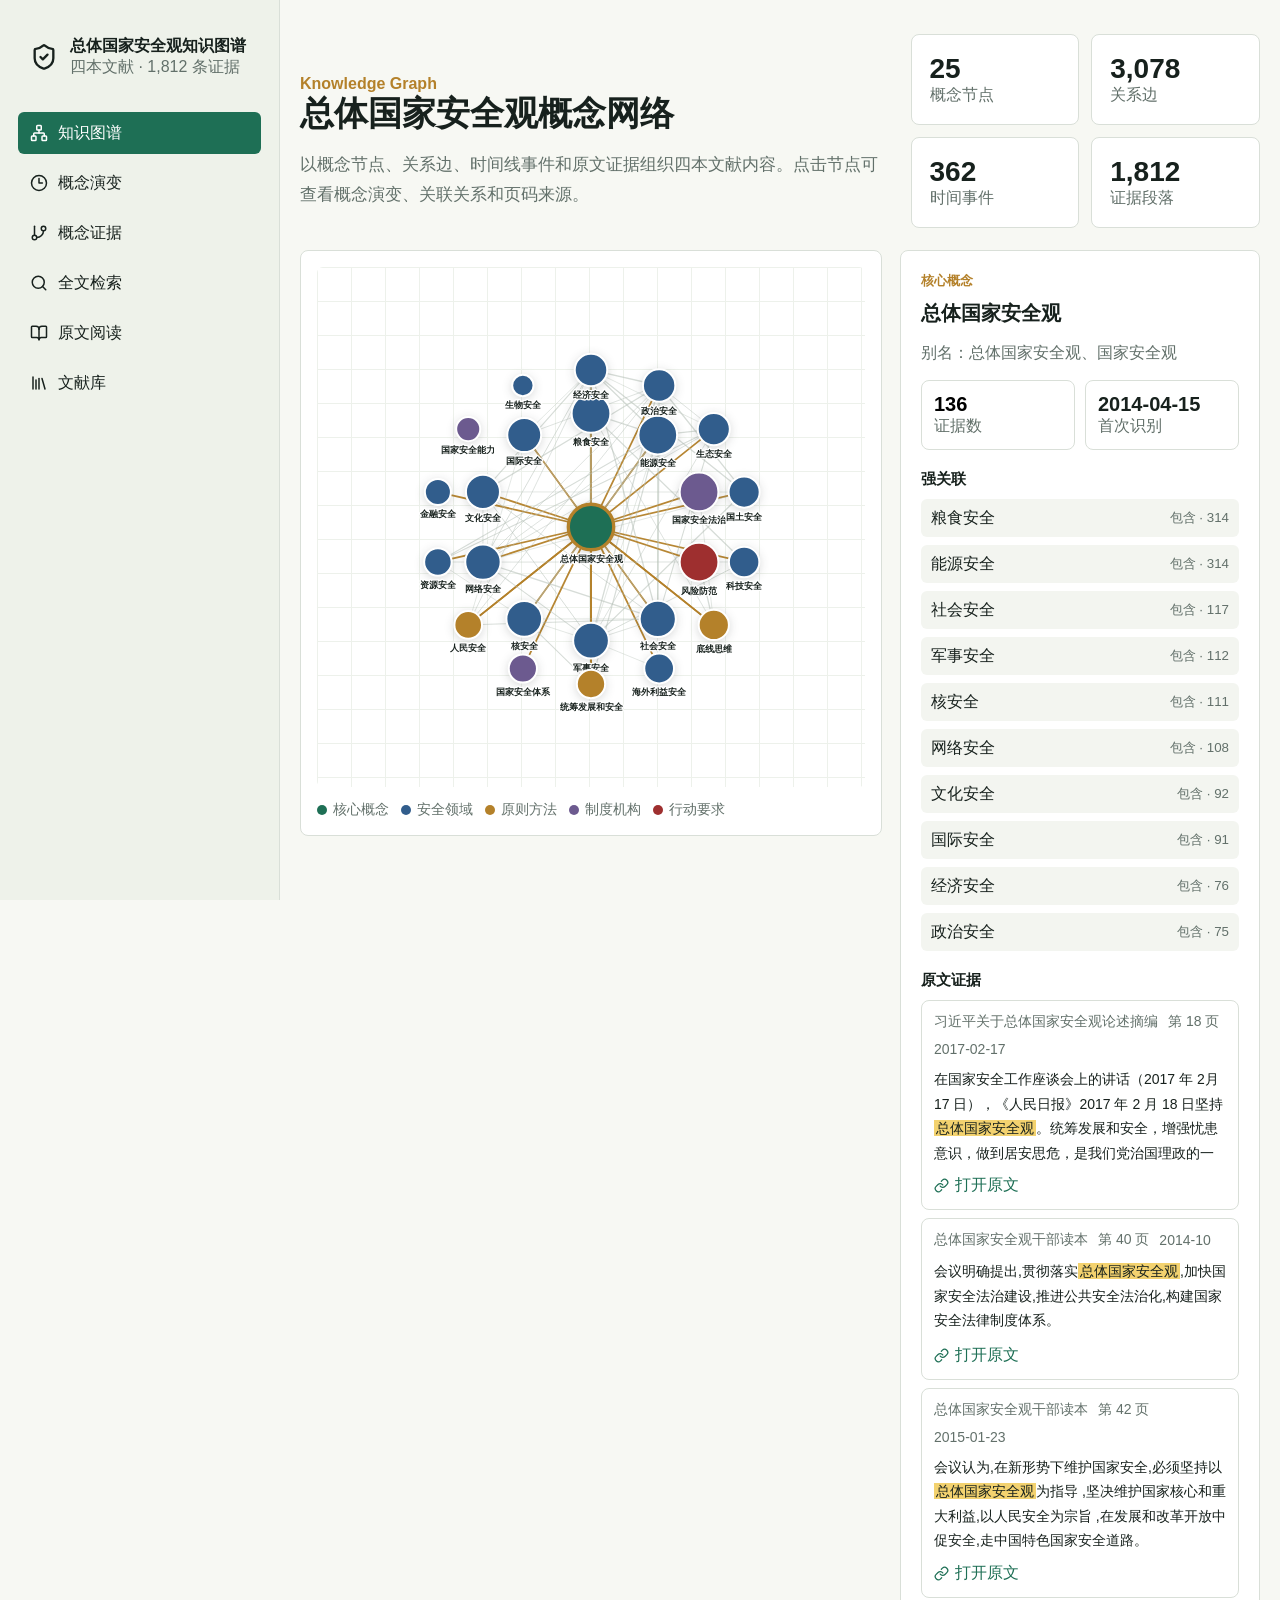
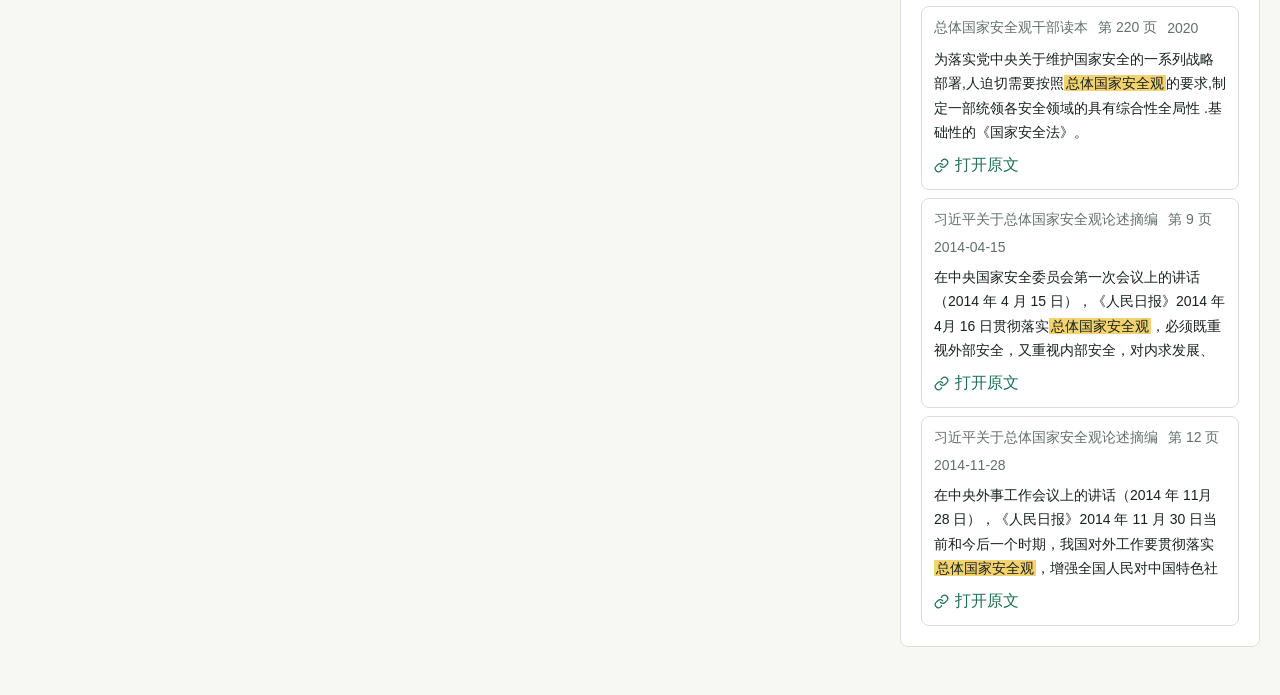
==== graph/index.html @ 4e7e9836 "网站上线" ====
<!doctype html>
<html lang="zh-CN">
  <head>
    <meta charset="UTF-8" />
    <link rel="icon" href="./favicon.svg" type="image/svg+xml" />
    <meta name="viewport" content="width=device-width, initial-scale=1.0" />
    <title>总体国家安全观知识库</title>
    <script type="module" crossorigin src="./assets/index-CmuBMjdI.js"></script>
    <link rel="stylesheet" crossorigin href="./assets/index-Es2i3WPP.css">
  </head>
  <body>
    <div id="root"></div>
  </body>
</html>
---- graph/assets/index-Es2i3WPP.css ----
:root{color-scheme:light;--ink: #17211d;--muted: #62706a;--line: #d9dfd8;--paper: #f7f8f3;--panel: #ffffff;--green: #1e6f55;--red: #9e2f2f;--gold: #b4812a;--blue: #315d8c;--purple: #6c5a8f}*{box-sizing:border-box}body{margin:0;font-family:Inter,Noto Sans SC,PingFang SC,Microsoft YaHei,sans-serif;color:var(--ink);background:var(--paper)}button,input,textarea,select{font:inherit}a{color:var(--green);text-decoration:none}.app{min-height:100vh;display:grid;grid-template-columns:280px 1fr}.sidebar{position:sticky;top:0;height:100vh;padding:24px 18px;border-right:1px solid var(--line);background:#eef2ea}.brand{display:flex;gap:12px;align-items:center;padding:12px;margin-bottom:22px}.brand strong,.brand span{display:block}.brand strong{font-size:16px}.brand span,.muted{color:var(--muted)}nav{display:grid;gap:8px}nav button,.hero-actions button,.concept-list button,.relation-list button,.year-bars button{border:0;cursor:pointer}nav button{display:flex;align-items:center;gap:10px;min-height:42px;padding:0 12px;border-radius:6px;color:var(--ink);background:transparent;text-align:left}nav button.active{color:#fff;background:var(--green)}main{min-width:0}.page{width:min(1180px,calc(100vw - 320px));margin:0 auto;padding:34px 0 48px}.hero{display:grid;grid-template-columns:1.25fr .75fr;gap:28px;min-height:360px;align-items:center;border-bottom:1px solid var(--line)}.compact-hero{min-height:260px}.graph-header{display:grid;grid-template-columns:1.25fr .75fr;gap:28px;align-items:end;margin-bottom:22px}.graph-header p{max-width:760px;color:var(--muted);font-size:17px;line-height:1.8}.eyebrow{color:var(--gold);font-weight:700;letter-spacing:0}h1{margin:0 0 14px;font-size:34px;line-height:1.18}h2{margin:0 0 10px;font-size:20px}.hero p{max-width:720px;color:var(--muted);font-size:18px;line-height:1.8}.hero-actions{display:flex;flex-wrap:wrap;gap:12px;margin-top:24px}.hero-actions button{display:inline-flex;align-items:center;gap:8px;min-height:42px;padding:0 16px;border-radius:6px;color:#fff;background:var(--green)}.hero-actions .secondary{color:var(--ink);background:#e3e8df}.stats{display:grid;grid-template-columns:repeat(2,1fr);gap:12px}.stat,.book-card,.panel,.source-card,.graph-panel,.detail-panel{border:1px solid var(--line);border-radius:8px;background:var(--panel)}.stat{padding:18px}.stat-button{width:100%;cursor:pointer;text-align:left}.stat-button:hover{border-color:var(--green);background:#f1f6ef}.stat strong{display:block;font-size:28px}.stat span{color:var(--muted)}.book-grid{display:grid;grid-template-columns:repeat(2,minmax(0,1fr));gap:16px;margin-top:28px}.book-card{padding:20px}.book-topline,.book-metrics,.source-meta{display:flex;flex-wrap:wrap;gap:10px;align-items:center;color:var(--muted);font-size:14px}.ok{color:var(--green)}.warn{color:var(--red)}.book-card p{color:var(--muted)}.book-metrics{margin:18px 0}.two-column{display:grid;grid-template-columns:320px 1fr;gap:18px}.graph-layout{display:grid;grid-template-columns:minmax(0,1fr) 360px;gap:18px;align-items:start}.graph-panel{min-width:0;padding:16px}.detail-panel{align-self:start;position:sticky;top:24px;padding:20px}.node-type{display:inline-block;margin-bottom:10px;color:var(--gold);font-size:13px;font-weight:700}.detail-panel h2,.detail-panel h3{margin:0 0 10px}.detail-panel h3{margin-top:20px;font-size:15px}.detail-stats{display:grid;grid-template-columns:repeat(2,minmax(0,1fr));gap:10px;margin-top:16px}.detail-stats .stat{padding:12px}.detail-stats .stat strong{font-size:20px}.graph-svg{display:block;width:100%;min-height:520px;background:linear-gradient(#edf1eb 1px,transparent 1px),linear-gradient(90deg,#edf1eb 1px,transparent 1px);background-size:34px 34px;border-radius:6px}.graph-edge{stroke:#b6c0b8;stroke-linecap:round;opacity:.55}.graph-edge.active{stroke:var(--gold);opacity:.95}.graph-node{cursor:pointer}.graph-node circle{stroke:#fff;stroke-width:3;filter:drop-shadow(0 3px 7px rgba(23,33,29,.16))}.graph-node circle.active{stroke:var(--gold);stroke-width:5}.graph-node text{fill:var(--ink);font-size:13px;font-weight:700;text-anchor:middle;paint-order:stroke;stroke:#fff;stroke-width:4px;stroke-linejoin:round}.legend{display:flex;flex-wrap:wrap;gap:12px;margin-top:14px;color:var(--muted);font-size:14px}.legend span{display:inline-flex;align-items:center;gap:6px}.legend i{width:10px;height:10px;border-radius:50%}.panel{min-width:0;padding:22px}.concept-list{align-self:start;position:sticky;top:24px}.concept-list button{width:100%;display:flex;justify-content:space-between;min-height:38px;padding:0 10px;border-radius:6px;background:transparent;color:var(--ink)}.concept-list button.selected{background:#e4ece5}.source-list{display:grid;gap:12px}.source-list.compact{gap:8px}.source-card{padding:16px}.source-list.compact .source-card{padding:12px}.source-card p{margin:10px 0 12px;line-height:1.75}.source-list.compact .source-card p{max-height:96px;overflow:hidden;font-size:14px}.source-card a{display:inline-flex;align-items:center;gap:6px}mark{color:var(--ink);background:#f3d26f;padding:0 2px}.searchbar{display:flex;align-items:center;gap:12px;min-height:54px;padding:0 16px;margin-bottom:16px;border:1px solid var(--line);border-radius:8px;background:#fff}.searchbar input{width:100%;border:0;outline:0;background:transparent}textarea{width:100%;min-height:132px;resize:vertical;border:1px solid var(--line);border-radius:8px;padding:14px;outline:0}.answer{margin-top:18px;padding-top:18px;border-top:1px solid var(--line)}.answer p{color:var(--muted);line-height:1.8}.relation-list{display:grid;gap:8px}.relation-list button{display:flex;justify-content:space-between;gap:10px;align-items:center;min-height:38px;padding:0 10px;border-radius:6px;color:var(--ink);background:#f3f5f0}.relation-list button small{color:var(--muted);white-space:nowrap}.year-bars{display:grid;grid-template-columns:repeat(auto-fit,minmax(78px,1fr));gap:8px;margin:18px 0 24px}.year-bars button{position:relative;min-height:54px;padding:8px;overflow:hidden;border-radius:6px;color:var(--ink);background:#edf1ea;text-align:left}.year-bars button:before{content:"";position:absolute;inset:auto 0 0;height:var(--bar);background:#1e6f5538}.year-bars button span,.year-bars button strong{position:relative;display:block}.year-bars button strong{font-size:18px}.timeline-list{display:grid;gap:16px}.timeline-list article{display:grid;grid-template-columns:110px 1fr;gap:16px;padding-top:16px;border-top:1px solid var(--line)}.timeline-list time{color:var(--green);font-weight:800}.timeline-list article>div>p{margin:6px 0 10px;color:var(--muted)}.reader-page{width:calc(100vw - 320px);max-width:none;padding-right:24px}.reader-toolbar{display:flex;gap:12px;align-items:center;margin-bottom:12px}.reader-toolbar select{min-width:360px;border:1px solid var(--line);border-radius:6px;padding:9px 10px}iframe{width:100%;height:calc(100vh - 116px);border:1px solid var(--line);border-radius:8px;background:#fff}@media(max-width:900px){.app{grid-template-columns:1fr}.sidebar{position:static;height:auto}nav{grid-template-columns:repeat(5,minmax(0,1fr))}nav button{justify-content:center;padding:0 8px}.page,.reader-page{width:min(100% - 28px,760px);padding:24px 0}.hero,.graph-header,.graph-layout,.two-column,.book-grid{grid-template-columns:1fr}.detail-panel{position:static}.graph-svg{min-height:420px}.timeline-list article{grid-template-columns:1fr}.concept-list{position:static}.reader-toolbar{align-items:stretch;flex-direction:column}.reader-toolbar select{min-width:0;width:100%}}
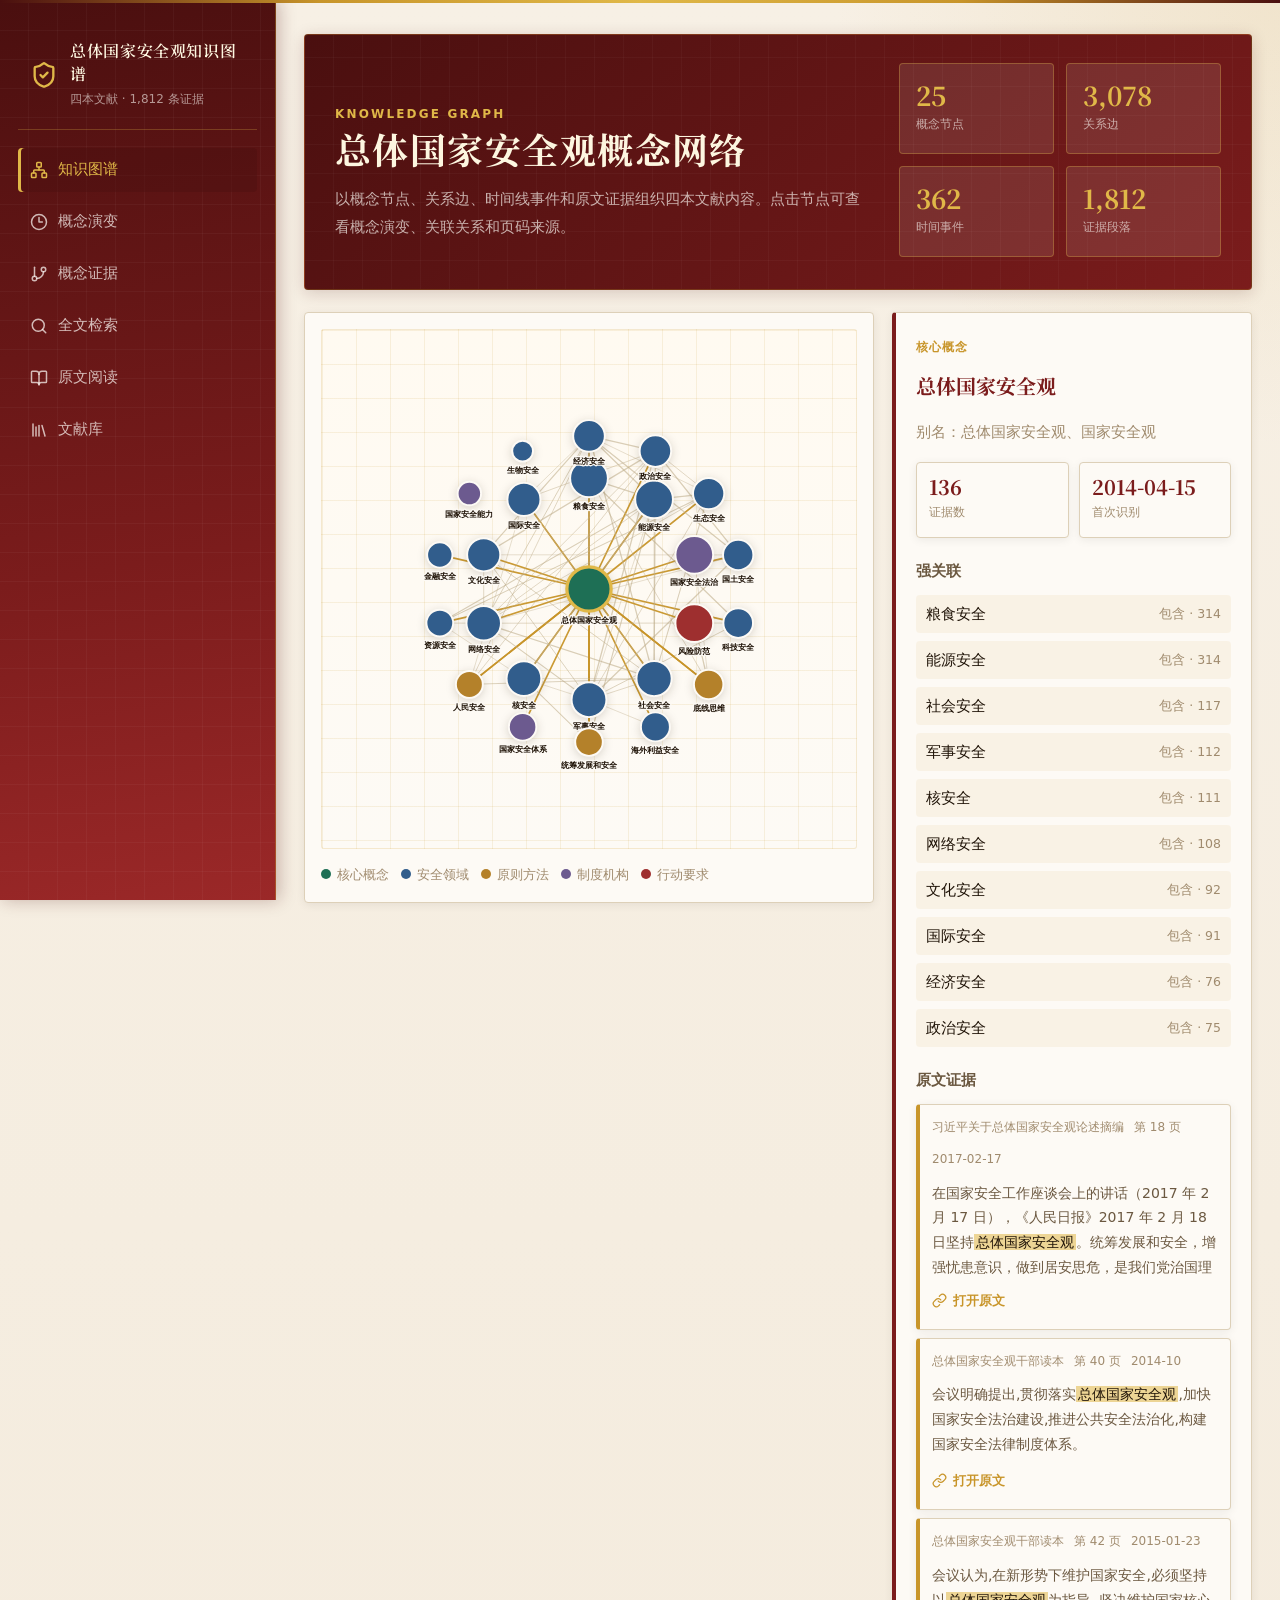
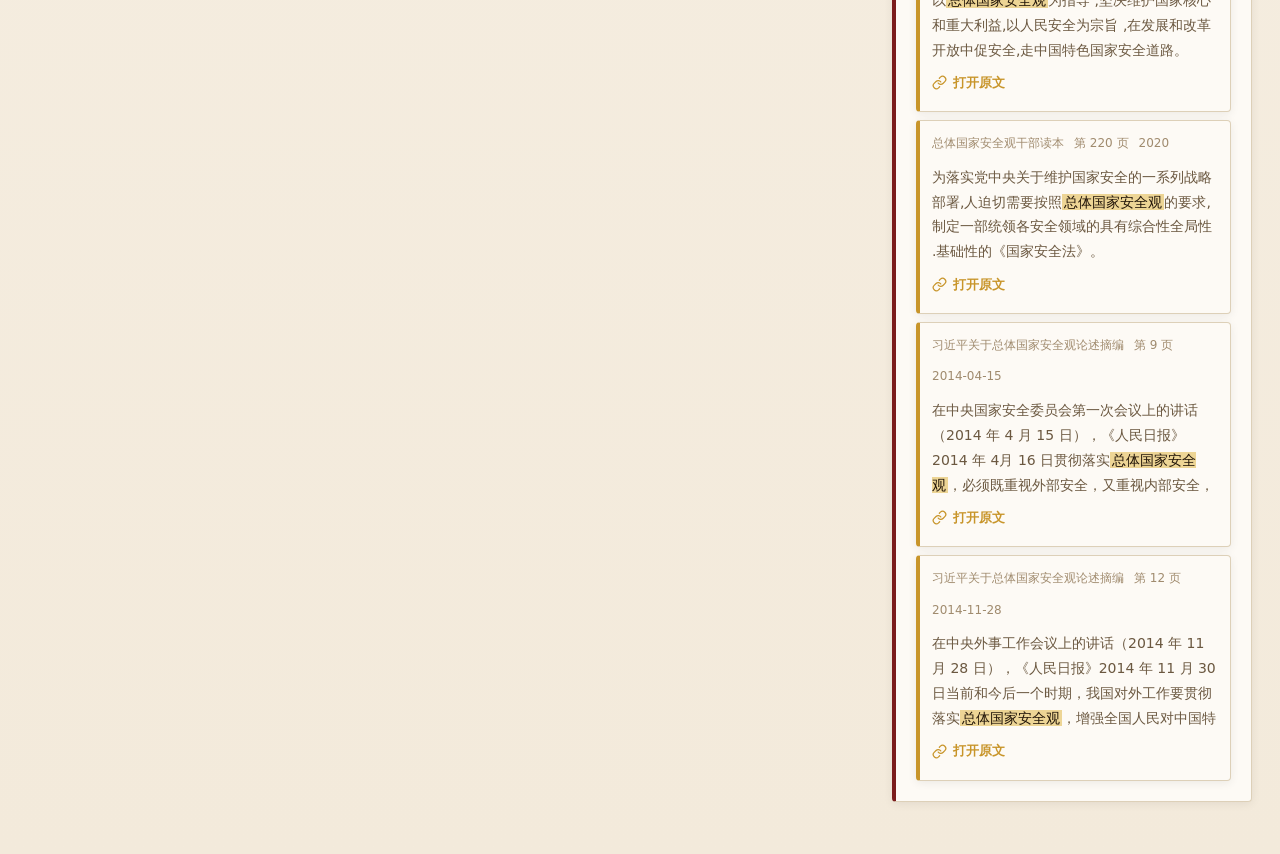
==== commit 35a5f243: "更新知识图谱样式 + 添加PDF文件" ====
--- a/graph/index.html
+++ b/graph/index.html
@@ -5,8 +5,11 @@
     <link rel="icon" href="./favicon.svg" type="image/svg+xml" />
     <meta name="viewport" content="width=device-width, initial-scale=1.0" />
     <title>总体国家安全观知识库</title>
-    <script type="module" crossorigin src="./assets/index-CmuBMjdI.js"></script>
-    <link rel="stylesheet" crossorigin href="./assets/index-Es2i3WPP.css">
+    <link rel="preconnect" href="https://fonts.googleapis.com" />
+    <link rel="preconnect" href="https://fonts.gstatic.com" crossorigin />
+    <link href="https://fonts.googleapis.com/css2?family=Noto+Serif+SC:wght@400;500;600;700&display=swap" rel="stylesheet" />
+    <script type="module" crossorigin src="./assets/index-ib7-eRIC.js"></script>
+    <link rel="stylesheet" crossorigin href="./assets/index-C4OAsGMM.css">
   </head>
   <body>
     <div id="root"></div>
--- a/graph/assets/index-C4OAsGMM.css
+++ b/graph/assets/index-C4OAsGMM.css
@@ -0,0 +1 @@
+:root{color-scheme:light;--c-d: #4a0f0f;--c: #7b1c1c;--c-l: #9b2828;--gold: #c8952a;--gold-l: #e0b848;--parch: #f7f0e5;--parch-d: #ede3ce;--white: #fdfaf5;--ink: #201408;--ink-s: #6b5840;--ink-dim: #a08b6e;--border: #ddd0b8;--green: #1e6f55;--blue: #315d8c;--purple: #6c5a8f;--red: #9e2f2f;--serif: "Noto Serif SC", "Songti SC", STSong, serif;--sans: system-ui, -apple-system, "PingFang SC", "Microsoft YaHei", sans-serif}*{box-sizing:border-box}body{margin:0;color:var(--ink);background:radial-gradient(circle at top right,rgba(200,149,42,.13),transparent 28rem),linear-gradient(180deg,var(--parch),#f3eadb);font-family:var(--sans);font-size:15px;line-height:1.8}body:before{content:"";position:fixed;top:0;left:0;right:0;height:3px;background:linear-gradient(90deg,var(--c-d),var(--gold),var(--gold-l),var(--gold),var(--c-d));z-index:20}button,input,textarea,select{font:inherit}a{color:var(--gold);font-weight:600;text-decoration:none}a:hover{color:var(--c-l)}.app{min-height:100vh;display:grid;grid-template-columns:276px minmax(0,1fr)}.sidebar{position:sticky;top:0;height:100vh;padding:26px 18px;background:linear-gradient(170deg,var(--c-d) 0%,var(--c) 62%,var(--c-l) 100%);border-right:1px solid rgba(200,149,42,.38);box-shadow:3px 0 16px #4a0f0f47;overflow:hidden}.sidebar:before{content:"";position:absolute;inset:0;background-image:repeating-linear-gradient(0deg,transparent,transparent 28px,rgba(255,255,255,.035) 28px,rgba(255,255,255,.035) 29px),repeating-linear-gradient(90deg,transparent,transparent 28px,rgba(255,255,255,.035) 28px,rgba(255,255,255,.035) 29px);pointer-events:none}.brand,.sidebar nav{position:relative;z-index:1}.brand{display:flex;gap:12px;align-items:center;padding:13px 12px 18px;margin-bottom:18px;border-bottom:1px solid rgba(224,184,72,.26);color:#fdf6e0}.brand svg{color:var(--gold-l);flex-shrink:0}.brand strong,.brand span{display:block}.brand strong{font-family:var(--serif);font-size:16px;font-weight:600;line-height:1.45;letter-spacing:.04em}.brand span{margin-top:4px;color:#fdfaf594;font-size:12px}.muted{color:var(--ink-dim)}nav{display:grid;gap:8px}nav button,.hero-actions button,.concept-list button,.relation-list button,.year-bars button{border:0;cursor:pointer}nav button{display:flex;align-items:center;gap:10px;min-height:44px;padding:0 12px;border-radius:4px;color:#fdfaf5b8;background:transparent;text-align:left;transition:color .18s,background .18s,transform .18s}nav button:hover{color:#fff;background:#ffffff14}nav button.active{color:var(--gold-l);background:#4a0f0f6b;box-shadow:inset 3px 0 0 var(--gold-l)}main{min-width:0}.page{width:min(1180px,calc(100vw - 332px));margin:0 auto;padding:34px 0 52px}.hero{display:grid;grid-template-columns:1.25fr .75fr;gap:28px;min-height:360px;align-items:center;padding:34px 0;border-bottom:1px solid var(--parch-d)}.compact-hero{min-height:260px}.graph-header{display:grid;grid-template-columns:1.25fr .75fr;gap:28px;align-items:end;margin-bottom:22px;padding:28px 30px 32px;background:linear-gradient(140deg,var(--c-d),var(--c));border:1px solid rgba(200,149,42,.28);border-radius:4px;box-shadow:0 3px 16px #4a0f0f2e;position:relative;overflow:hidden}.graph-header:before{content:"";position:absolute;inset:0;background-image:repeating-linear-gradient(0deg,transparent,transparent 28px,rgba(255,255,255,.03) 28px,rgba(255,255,255,.03) 29px),repeating-linear-gradient(90deg,transparent,transparent 28px,rgba(255,255,255,.03) 28px,rgba(255,255,255,.03) 29px)}.graph-header>*{position:relative;z-index:1}.graph-header p{max-width:760px;color:#fdfaf5ad;font-size:15px;line-height:1.85}.eyebrow{color:var(--gold-l);font-size:12px;font-weight:700;letter-spacing:.18em;text-transform:uppercase}h1,h2{font-family:var(--serif)}h1{margin:0 0 14px;font-size:clamp(26px,4.6vw,36px);line-height:1.22;color:var(--ink);letter-spacing:.04em}.graph-header h1{color:#fdf6e0}h2{margin:0 0 10px;font-size:20px}.hero p{max-width:720px;color:var(--ink-s);font-size:16px;line-height:1.85}.hero-actions{display:flex;flex-wrap:wrap;gap:12px;margin-top:24px}.hero-actions button{display:inline-flex;align-items:center;gap:8px;min-height:42px;padding:0 16px;border-radius:4px;color:#fdf6e0;background:var(--c)}.hero-actions .secondary{color:var(--ink);background:var(--parch-d)}.stats{display:grid;grid-template-columns:repeat(2,1fr);gap:12px}.stat,.book-card,.panel,.source-card,.graph-panel,.detail-panel{background:var(--white);border:1px solid var(--border);border-radius:4px;box-shadow:0 2px 10px #00000012}.graph-header .stat{background:#fdfaf51a;border-color:#e0b84852;box-shadow:none;color:#fdf6e0}.stat{padding:16px}.stat-button{width:100%;cursor:pointer;text-align:left;transition:border-color .15s,background .15s,transform .15s}.stat-button:hover{border-color:var(--gold);background:#c8952a14;transform:translateY(-1px)}.stat strong{display:block;font-family:var(--serif);font-size:26px;color:var(--c);line-height:1.15}.graph-header .stat strong{color:var(--gold-l)}.stat span{color:var(--ink-dim);font-size:12px}.graph-header .stat span{color:#fdfaf59e}.book-grid{display:grid;grid-template-columns:repeat(2,minmax(0,1fr));gap:16px;margin-top:28px}.book-card{padding:20px;border-left:4px solid var(--c)}.book-card h2,.panel h1{color:var(--c)}.book-topline,.book-metrics,.source-meta{display:flex;flex-wrap:wrap;gap:10px;align-items:center;color:var(--ink-dim);font-size:12px}.ok{color:var(--green)}.warn{color:var(--red)}.book-card p{color:var(--ink-s)}.book-metrics{margin:18px 0}.two-column{display:grid;grid-template-columns:320px 1fr;gap:18px}.graph-layout{display:grid;grid-template-columns:minmax(0,1fr) 360px;gap:18px;align-items:start}.graph-panel{min-width:0;padding:16px}.detail-panel{align-self:start;position:sticky;top:24px;padding:20px;border-left:4px solid var(--c)}.node-type{display:inline-block;margin-bottom:10px;color:var(--gold);font-size:12px;font-weight:700;letter-spacing:.08em}.detail-panel h2,.detail-panel h3{margin:0 0 10px}.detail-panel h2{color:var(--c)}.detail-panel h3{margin-top:20px;color:var(--ink-s);font-size:15px}.detail-stats{display:grid;grid-template-columns:repeat(2,minmax(0,1fr));gap:10px;margin-top:16px}.detail-stats .stat{padding:12px}.detail-stats .stat strong{font-size:20px}.graph-svg{display:block;width:100%;min-height:520px;background:linear-gradient(rgba(200,149,42,.12) 1px,transparent 1px),linear-gradient(90deg,rgba(200,149,42,.12) 1px,transparent 1px),linear-gradient(180deg,#fffaf1,var(--white));background-size:34px 34px,34px 34px,auto;border-radius:3px;border:1px solid rgba(200,149,42,.18)}.graph-edge{stroke:#bfae8b;stroke-linecap:round;opacity:.58}.graph-edge.active{stroke:var(--gold);opacity:.95}.graph-node{cursor:pointer}.graph-node circle{stroke:var(--white);stroke-width:3;filter:drop-shadow(0 3px 7px rgba(32,20,8,.16))}.graph-node circle.active{stroke:var(--gold-l);stroke-width:5}.graph-node text{fill:var(--ink);font-size:13px;font-weight:700;text-anchor:middle;paint-order:stroke;stroke:var(--white);stroke-width:4px;stroke-linejoin:round}.legend{display:flex;flex-wrap:wrap;gap:12px;margin-top:14px;color:var(--ink-dim);font-size:13px}.legend span{display:inline-flex;align-items:center;gap:6px}.legend i{width:10px;height:10px;border-radius:50%}.panel{min-width:0;padding:22px;border-left:4px solid var(--c)}.concept-list{align-self:start;position:sticky;top:24px}.concept-list button{width:100%;display:flex;justify-content:space-between;gap:10px;min-height:38px;padding:0 10px;border-radius:4px;background:transparent;color:var(--ink)}.concept-list button:hover{background:#c8952a14}.concept-list button.selected{color:var(--c);background:#7b1c1c12}.concept-list strong{color:var(--gold)}.source-list{display:grid;gap:12px}.source-list.compact{gap:8px}.source-card{padding:16px;border-left:4px solid var(--gold)}.source-list.compact .source-card{padding:12px}.source-card p{margin:10px 0 12px;color:var(--ink-s);line-height:1.78}.source-list.compact .source-card p{max-height:96px;overflow:hidden;font-size:14px}.source-card a{display:inline-flex;align-items:center;gap:6px;font-size:13px}mark{color:var(--ink);background:#e0b8488c;padding:0 2px}.searchbar{display:flex;align-items:center;gap:12px;min-height:54px;padding:0 16px;margin-bottom:16px;border:1px solid var(--border);border-left:4px solid var(--c);border-radius:4px;background:var(--white);box-shadow:0 2px 10px #00000012}.searchbar svg{color:var(--gold)}.searchbar input{width:100%;border:0;outline:0;color:var(--ink);background:transparent}textarea{width:100%;min-height:132px;resize:vertical;border:1px solid var(--border);border-radius:4px;padding:14px;outline:0;background:var(--white)}.answer{margin-top:18px;padding-top:18px;border-top:1px solid var(--parch-d)}.answer p{color:var(--ink-s);line-height:1.8}.relation-list{display:grid;gap:8px}.relation-list button{display:flex;justify-content:space-between;gap:10px;align-items:center;min-height:38px;padding:0 10px;border-radius:4px;color:var(--ink);background:#c8952a14}.relation-list button:hover{background:#7b1c1c14}.relation-list button small{color:var(--ink-dim);white-space:nowrap}.year-bars{display:grid;grid-template-columns:repeat(auto-fit,minmax(78px,1fr));gap:8px;margin:18px 0 24px}.year-bars button{position:relative;min-height:54px;padding:8px;overflow:hidden;border-radius:4px;color:var(--ink);background:#c8952a14;text-align:left}.year-bars button:before{content:"";position:absolute;inset:auto 0 0;height:var(--bar);background:#7b1c1c2e}.year-bars button span,.year-bars button strong{position:relative;display:block}.year-bars button strong{color:var(--c);font-family:var(--serif);font-size:18px}.timeline-list{display:grid;gap:16px}.timeline-list article{display:grid;grid-template-columns:110px 1fr;gap:16px;padding-top:16px;border-top:1px solid var(--parch-d)}.timeline-list time{color:var(--c);font-family:var(--serif);font-weight:700}.timeline-list article>div>p{margin:6px 0 10px;color:var(--ink-dim)}.reader-page{width:calc(100vw - 332px);max-width:none;padding-right:24px}.reader-toolbar{display:flex;gap:12px;align-items:center;margin-bottom:12px}.reader-toolbar select{min-width:360px;border:1px solid var(--border);border-radius:4px;padding:9px 10px;background:var(--white)}iframe{width:100%;height:calc(100vh - 116px);border:1px solid var(--border);border-radius:4px;background:var(--white)}@media(max-width:900px){.app{grid-template-columns:1fr}.sidebar{position:static;height:auto;padding:18px 16px}.brand{margin-bottom:14px;padding-bottom:14px}nav{grid-template-columns:repeat(3,minmax(0,1fr))}nav button{justify-content:center;padding:0 8px}.page,.reader-page{width:min(100% - 28px,760px);padding:24px 0}.hero,.graph-header,.graph-layout,.two-column,.book-grid{grid-template-columns:1fr}.graph-header{padding:24px 20px 26px}.detail-panel{position:static}.graph-svg{min-height:420px}.timeline-list article{grid-template-columns:1fr}.concept-list{position:static}.reader-toolbar{align-items:stretch;flex-direction:column}.reader-toolbar select{min-width:0;width:100%}}
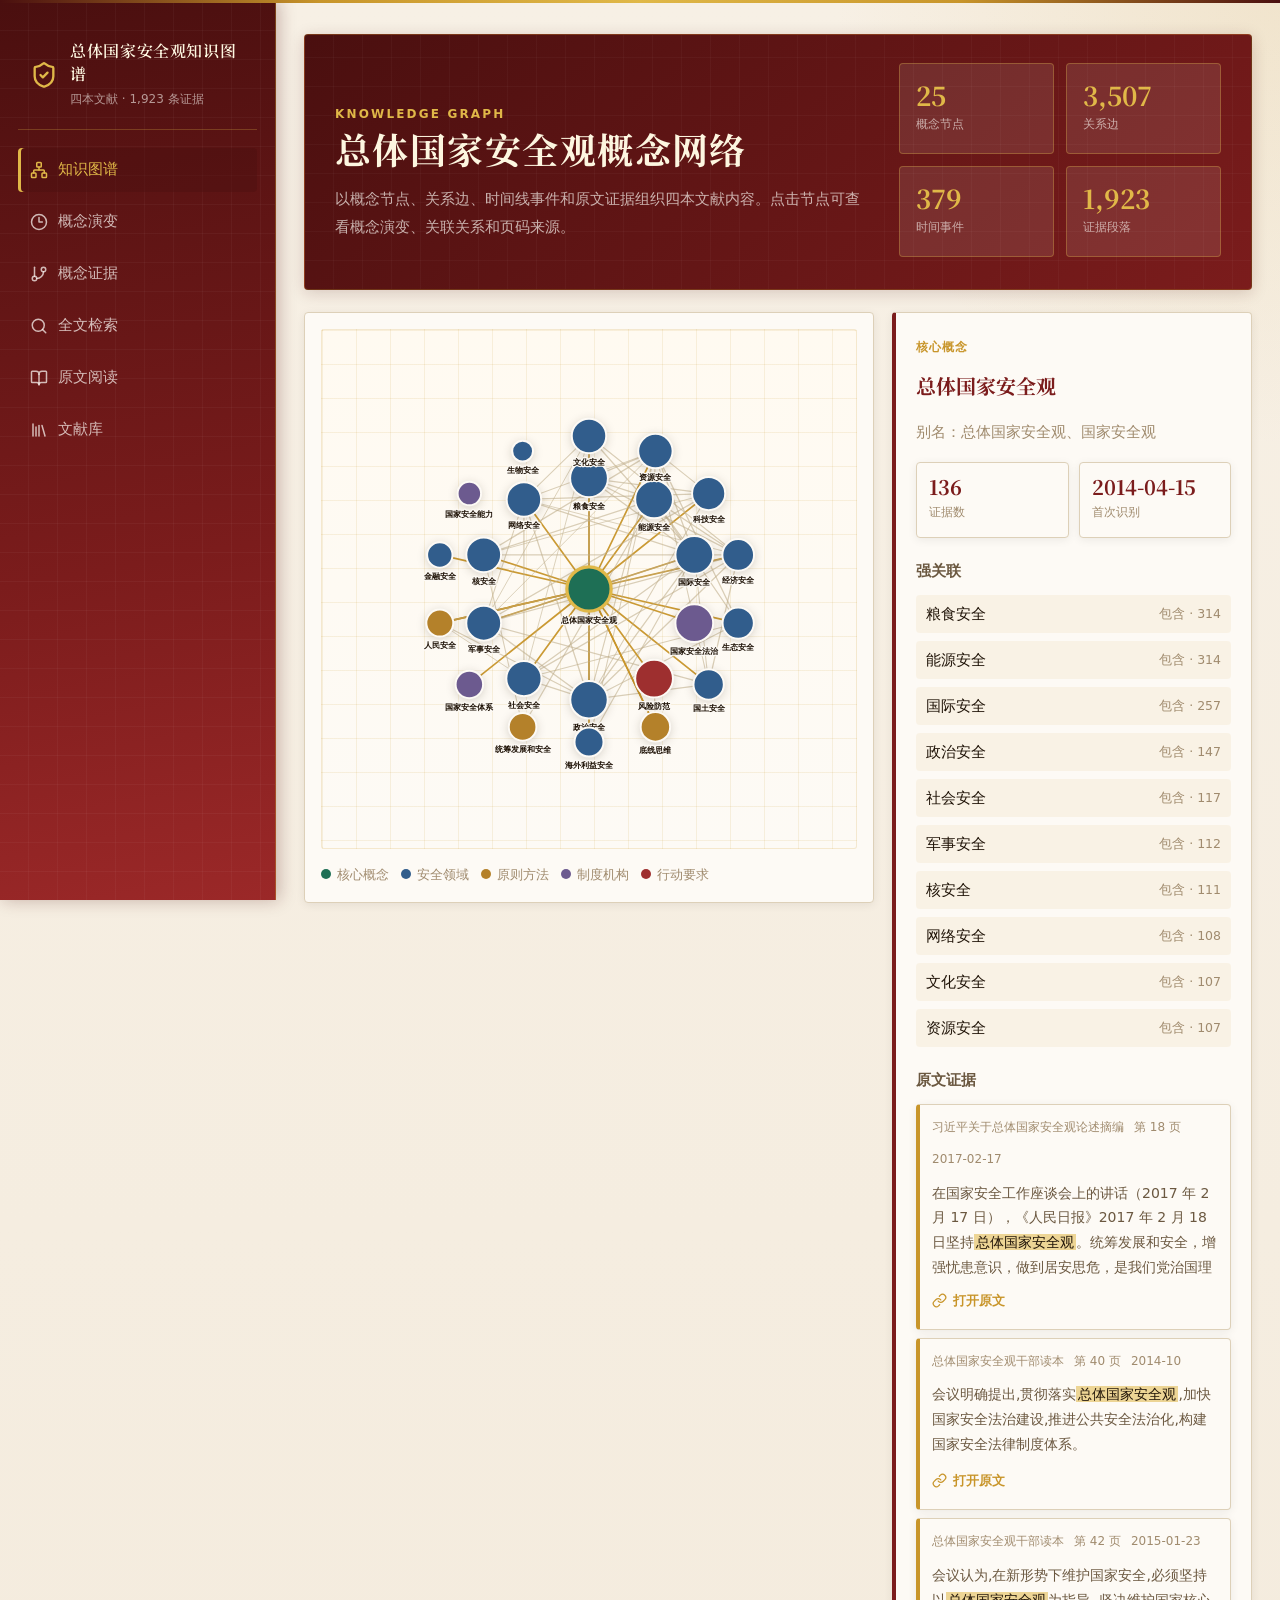
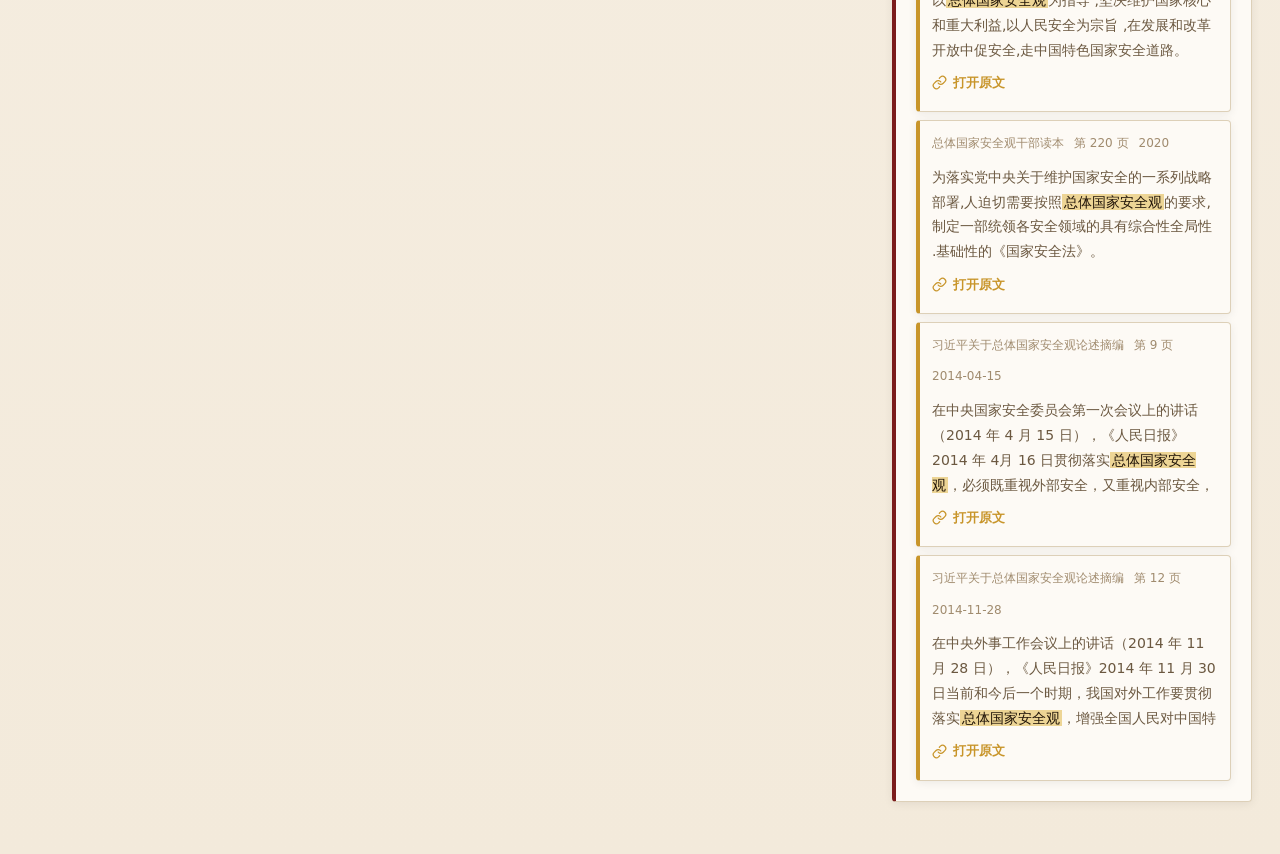
==== commit 87e686e5: "Update knowledge graph: expanded concept matching for richer timeline data - Add proximity matching " ====
--- a/graph/index.html
+++ b/graph/index.html
@@ -8,7 +8,7 @@
     <link rel="preconnect" href="https://fonts.googleapis.com" />
     <link rel="preconnect" href="https://fonts.gstatic.com" crossorigin />
     <link href="https://fonts.googleapis.com/css2?family=Noto+Serif+SC:wght@400;500;600;700&display=swap" rel="stylesheet" />
-    <script type="module" crossorigin src="./assets/index-ib7-eRIC.js"></script>
+    <script type="module" crossorigin src="./assets/index-B3-ksNPs.js"></script>
     <link rel="stylesheet" crossorigin href="./assets/index-C4OAsGMM.css">
   </head>
   <body>
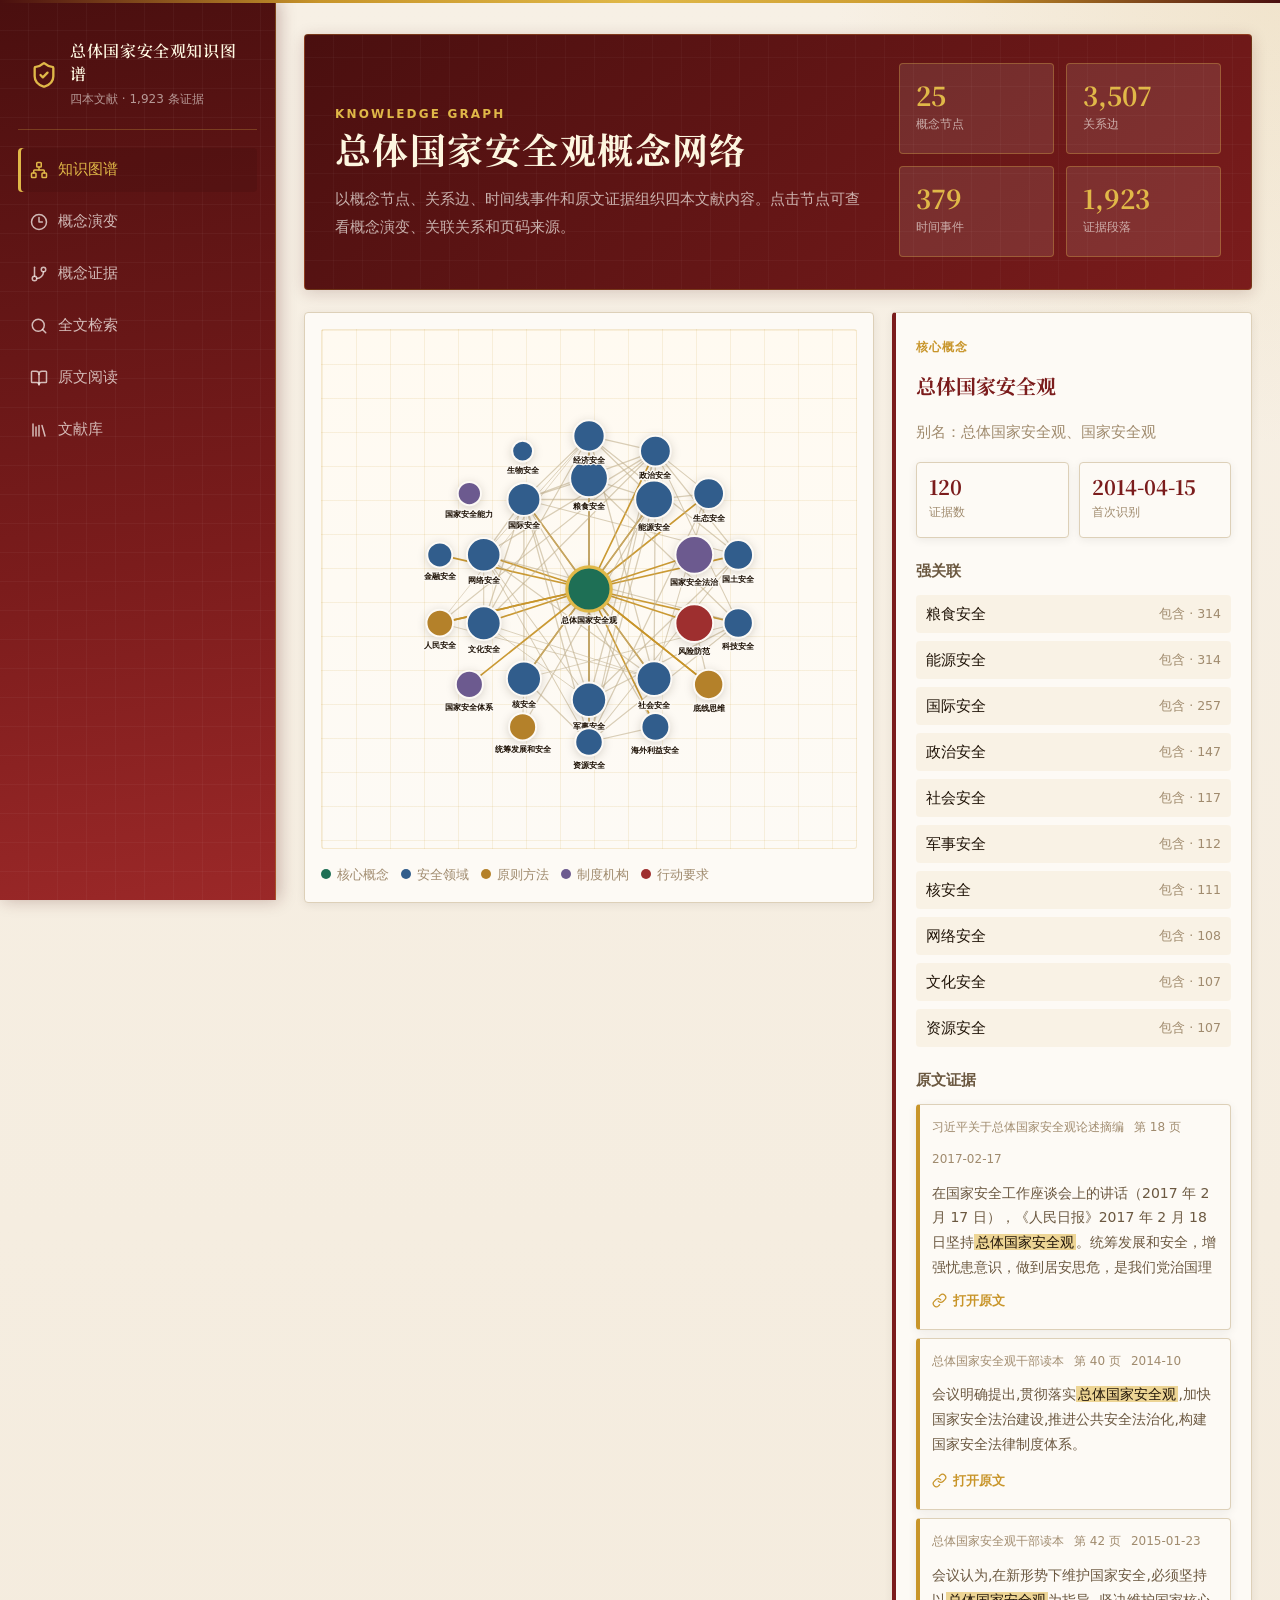
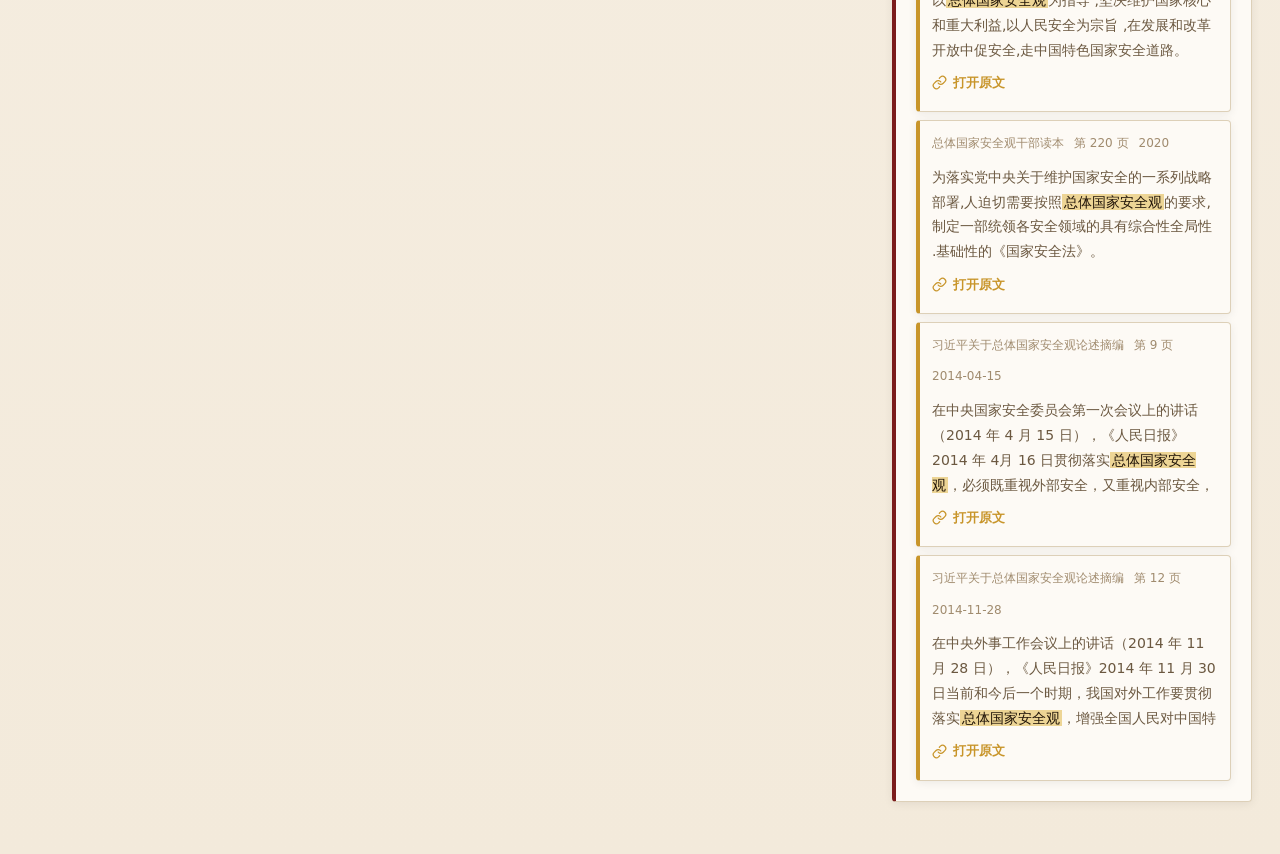
==== commit 1a29d1b9: "Fix concept count/timeline inconsistencies - 演变页左侧改为显示有时间记录的论述数（discourse_yearly_counts sum），与时间线柱状图" ====
--- a/graph/index.html
+++ b/graph/index.html
@@ -8,7 +8,7 @@
     <link rel="preconnect" href="https://fonts.googleapis.com" />
     <link rel="preconnect" href="https://fonts.gstatic.com" crossorigin />
     <link href="https://fonts.googleapis.com/css2?family=Noto+Serif+SC:wght@400;500;600;700&display=swap" rel="stylesheet" />
-    <script type="module" crossorigin src="./assets/index-B3-ksNPs.js"></script>
+    <script type="module" crossorigin src="./assets/index-CebyIEpx.js"></script>
     <link rel="stylesheet" crossorigin href="./assets/index-C4OAsGMM.css">
   </head>
   <body>
